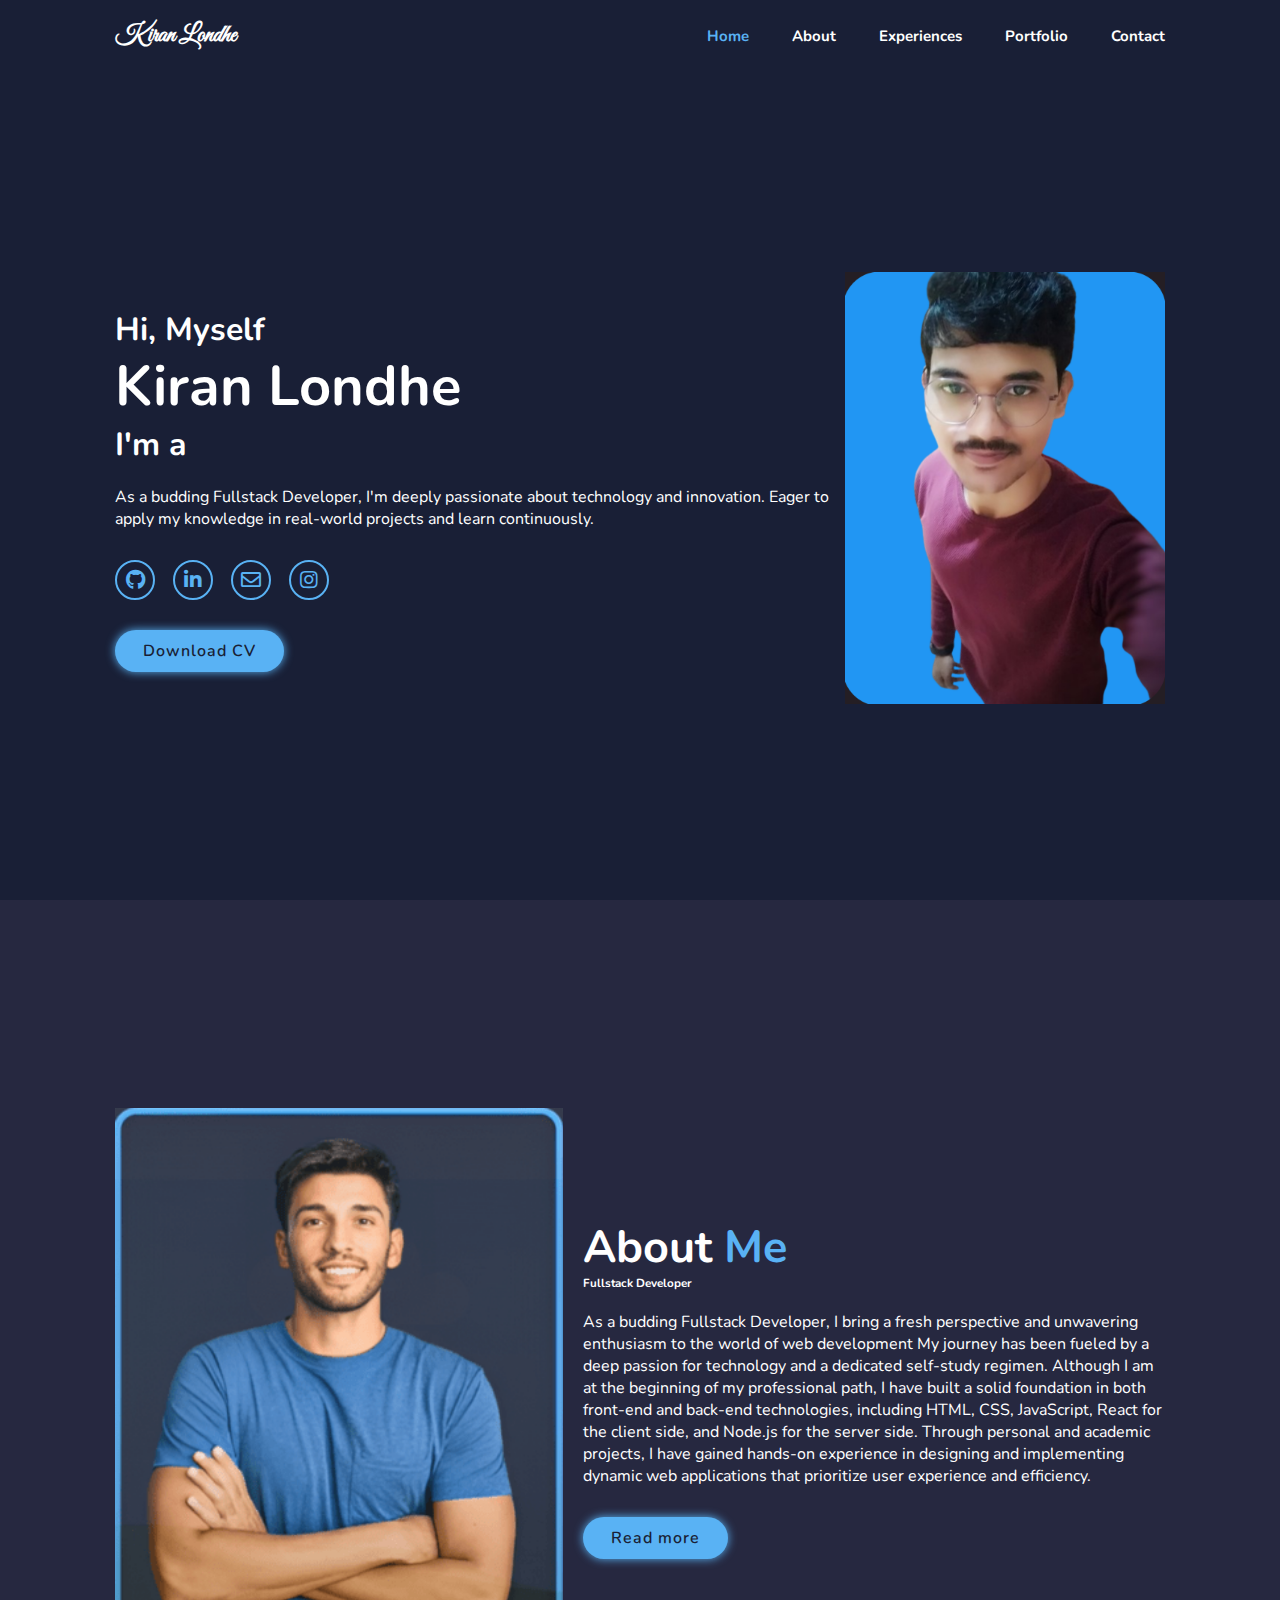
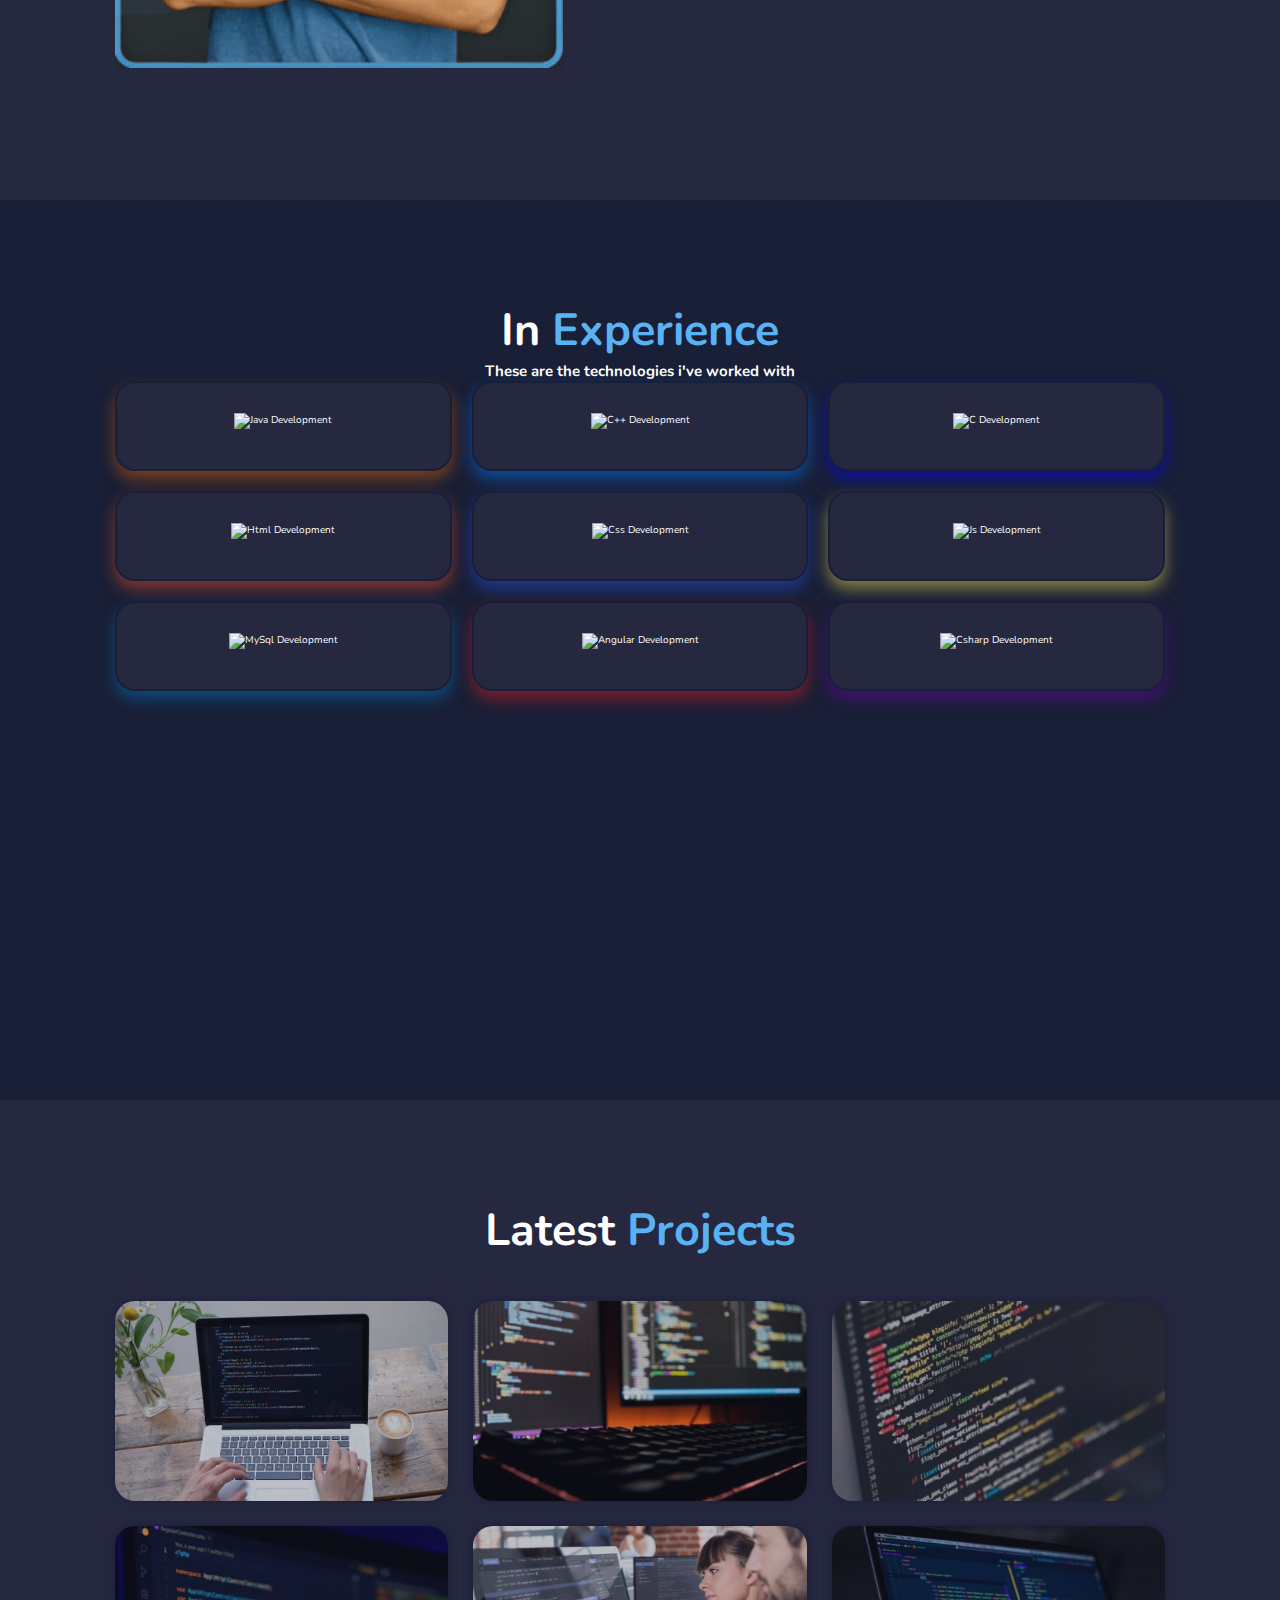
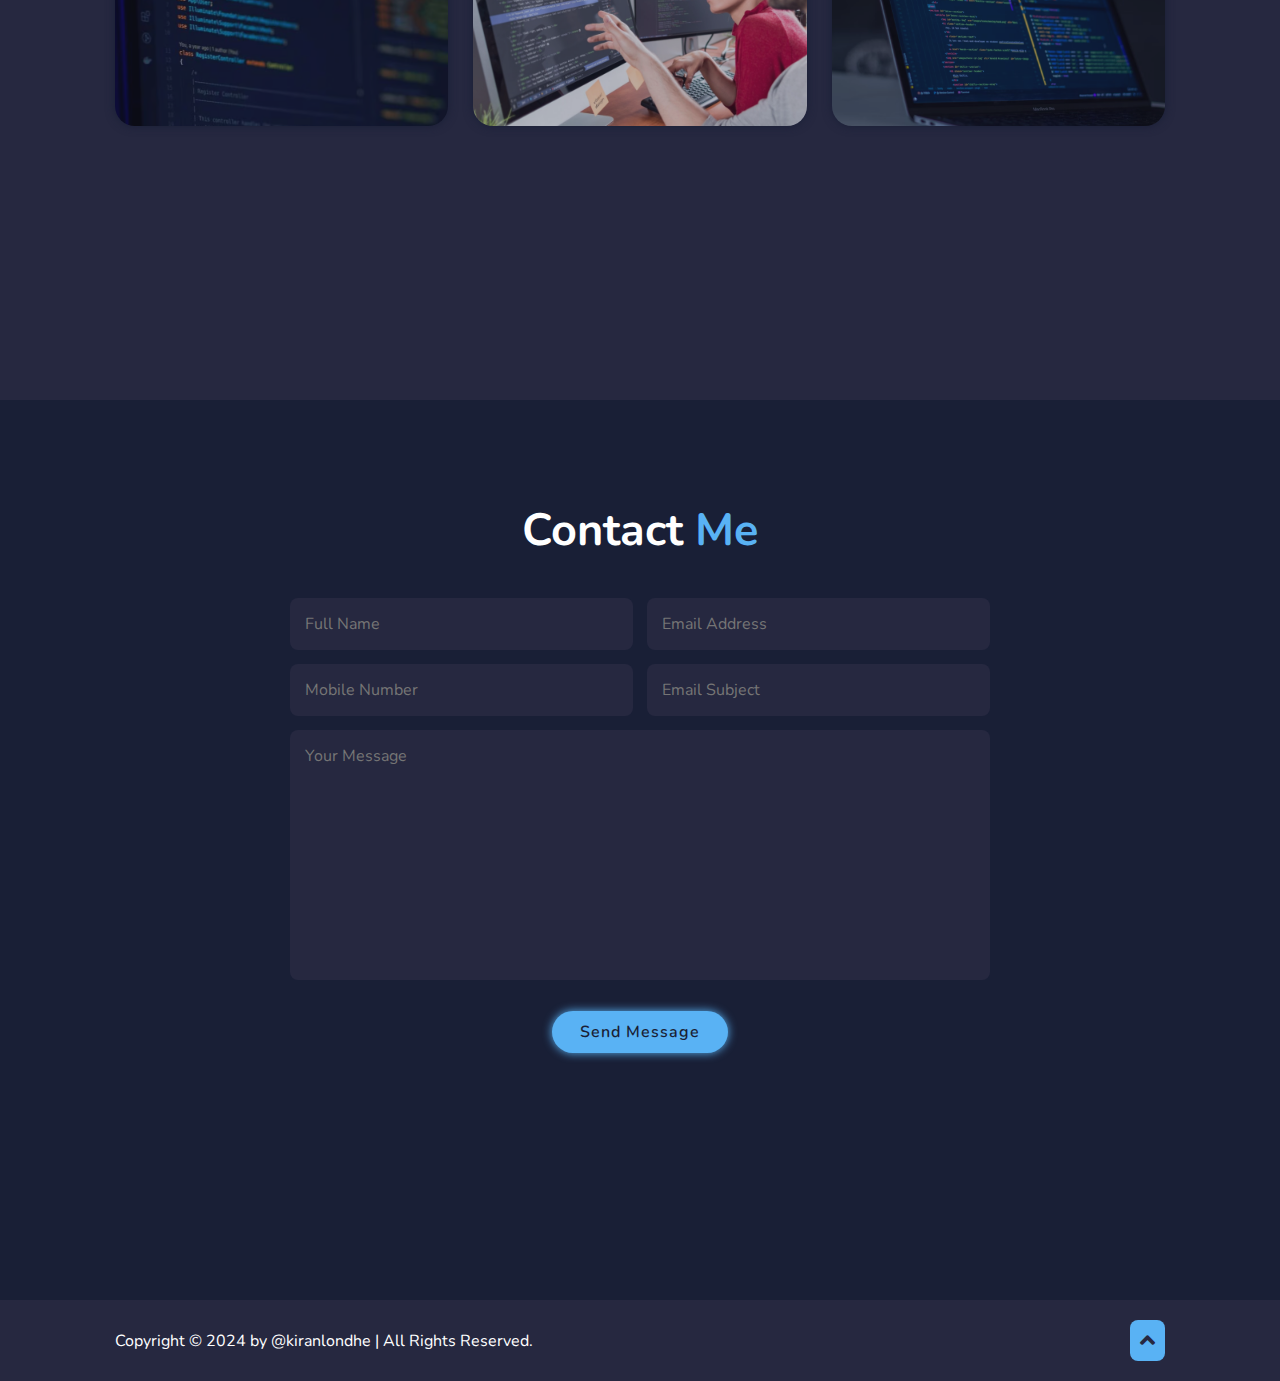
==== index.html @ 9f45b25f "Update index.html" ====
<!DOCTYPE html>
<html lang="en">

<head>
    <meta charset="UTF-8">
    <meta name="viewport" content="width=device-width, initial-scale=1.0">
    <!---FONT-AWESOME-->
    <link rel="stylesheet" href="https://cdnjs.cloudflare.com/ajax/libs/font-awesome/5.15.4/css/all.min.css"
        integrity="sha512-1ycn6IcaQQ40/MKBW2W4Rhis/DbILU74C1vSrLJxCq57o941Ym01SwNsOMqvEBFlcgUa6xLiPY/NS5R+E6ztJQ=="
        crossorigin="anonymous" referrerpolicy="no-referrer" />

    <!--MAIN CSS-->
    <link rel="stylesheet" href="portfolio.css">
    <title>Personal Portfolio</title>
</head>

<body>
    <!---Header Design-->
    <header class="header">
        <a href="#" class="logo">Kiran Londhe</a>

        <i class="fas fa-bars" id="menu-icon"></i>

        <nav class="navbar">
            <a href="#home" class="active">Home</a>
            <a href="#about">About</a>
            <a href="#services">Experiences</a>
            <a href="#portfolio">Portfolio</a>
            <a href="#contact">Contact</a>
        </nav>

    </header>

    <!--HOME SECTION DESIGN-->

    <section class="home" id="home">
        <div class="home-content">
            <h3>Hi, Myself</h3>
             <h1>Kiran Londhe</h1>
            <h3>I'm a <span class="multiple-text"></span></h3>
            <p>As a budding Fullstack Developer, I'm deeply passionate about technology and innovation.
                Eager to apply my knowledge in real-world projects and learn continuously.</p>
            <div class="social-media">
                <a href="https://github.com/Kiran-Londhe"><i class="fab fa-github"></i></a>
                <a href="https://www.linkedin.com/in/kiranlondhe1604/"><i class="fab fa-linkedin-in"></i></a>
                <a href="mailto:kiranlondhe1604@gmail.com"><i class="far fa-envelope"></i></a>
                <a href="https://www.instagram.com/_kiran_londhe_/"><i class="fab fa-instagram"></i></a>

            </div>
            <a href="Kiran_Londhe_Resume.pdf" class="btn" download="Kiran_Londhe_CV.pdf">Download CV</a>
        </div>

        <div class="home-img">
            <img src="Untitled design (2).png" alt="">
        </div>

    </section>


    <!--ABOUT SECTION DESIGN-->

    <section class="about" id="about">
        <div class="about-img">
            <img src="profile (1).png" alt="">

        </div>
        <div class="about-content">
            <h2 class="heading">About <span>Me</span> </h2>
            <h3>Fullstack Developer</h3>
            <p id="short-bio">As a budding Fullstack Developer, I bring a fresh perspective and unwavering enthusiasm to
                the world of web development My journey has been fueled by a deep passion for technology and a dedicated
                self-study regimen. Although I am at the beginning of my professional path, I have built a
                solid foundation in both front-end and back-end technologies, including HTML, CSS, JavaScript, React for
                the client side, and Node.js for the server side. Through personal and academic projects, I have gained
                hands-on experience in designing and implementing dynamic web applications that prioritize user
                experience and efficiency.</p>
            <p id="full-bio" class="hidden"> I have developed a small e-commerce site, a blog platform, and a real-time
                chat application, each project sharpening my problem-solving skills and understanding of web development
                principles. My commitment to continuous learning and improvement is unwavering, and I am eager to apply
                my knowledge and skills in a professional setting, contributing to impactful projects and collaborating
                with experienced teams.</p>
            <button id="read-more-btn" class="btn">Read more</button>
        </div>

    </section>

    <!--SERVICES SECTION DESIGN-->

    <section class="services" id="services">
        <h2 class="heading">In <span>Experience</span></h2>
        <center><h2>These are the technologies i've worked with</h2></center>

        <div class="services-container">
            <div class="services-box java-box">
               
                <img src="https://camo.githubusercontent.com/0d4b500c99671bf83bcb747e4f25f3da28765f2bbb4cdd9733c09f9a46381aaa/68747470733a2f2f63646e2e6a7364656c6976722e6e65742f67682f64657669636f6e732f64657669636f6e2f69636f6e732f6a6176612f6a6176612d6f726967696e616c2e737667"
                alt="Java Development" class="logo-shadow java-logo" style="width: 100px; height: auto;">
                <!-- <h3>Web Development</h3>
                <p>Lorem ipsum dolor sit amet consectetur adipisicing elit. Tenetur consectetur excepturi laborum. Ipsa,
                    ipsam recusandae, voluptatem nesciunt maiores dolorem incidunt quidem officia magni magnam aut?</p>
                <a href="#" class="btn">Read More</a> -->
            </div>

            <div class="services-box cpp-box">
                <img src="https://camo.githubusercontent.com/cd7e24b6d077658f419aaa173b20cde5cadb5fe3ed659fb0848b95e4037a46b1/68747470733a2f2f63646e2e6a7364656c6976722e6e65742f67682f64657669636f6e732f64657669636f6e2f69636f6e732f63706c7573706c75732f63706c7573706c75732d6f726967696e616c2e737667"
                    alt="C++ Development" style="width: 100px; height: auto;">
                <!-- <h3>UI/UX Designing</h3>
                <p>Lorem ipsum dolor sit amet consectetur adipisicing elit. Tenetur consectetur excepturi laborum. Ipsa,
                    ipsam recusandae, voluptatem nesciunt maiores dolorem incidunt quidem officia magni magnam aut?</p>
                <a href="#" class="btn">Read More</a> -->
            </div>

            <div class="services-box c-box">
                <img src="https://camo.githubusercontent.com/34a110ef06e3aeed9a1de60ce8099b45eedc5580e1f49cc490c1b28c896b264e/68747470733a2f2f63646e2e6a7364656c6976722e6e65742f67682f64657669636f6e732f64657669636f6e2f69636f6e732f632f632d6f726967696e616c2e737667"
                alt="C Development" style="width: 100px; height: auto;">
                <!-- <h3>App Development</h3>
                <p>Lorem ipsum dolor sit amet consectetur adipisicing elit. Nam cupiditate excepturi rem assumenda aperiam. Autem.</p>
                <a href="#" class="btn">Read More</a> -->
            </div>

            <div class="services-box html-box">
                <img src="https://camo.githubusercontent.com/6647554cf19482c32acc6a6a3b8bd68b845fafabd474595e7e92dead3075c3ea/68747470733a2f2f63646e2e6a7364656c6976722e6e65742f67682f64657669636f6e732f64657669636f6e2f69636f6e732f68746d6c352f68746d6c352d6f726967696e616c2e737667"
                alt="Html Development" style="width: 100px; height: auto;">
                <!-- <h3>App Development</h3>
                <p>Lorem ipsum dolor sit amet consectetur adipisicing elit. Nam cupiditate excepturi rem assumenda aperiam. Autem.</p>
                <a href="#" class="btn">Read More</a> -->
            </div>

            <div class="services-box css-box">
                <img src="https://camo.githubusercontent.com/4eaf7f26830ffa4bc4c4502a24e9be29fa2796208648a805e8f610da811aeb05/68747470733a2f2f63646e2e6a7364656c6976722e6e65742f67682f64657669636f6e732f64657669636f6e2f69636f6e732f637373332f637373332d6f726967696e616c2e737667"
                alt="Css Development" style="width: 100px; height: auto;">
                <!-- <h3>App Development</h3>
                <p>Lorem ipsum dolor sit amet consectetur adipisicing elit. Nam cupiditate excepturi rem assumenda aperiam. Autem.</p>
                <a href="#" class="btn">Read More</a> -->
            </div>

            <div class="services-box js-box">
                <img src="https://camo.githubusercontent.com/426c1121b29abc64a6b1af1e3aa3091abb38e39c87054720b765af1425c74e7f/68747470733a2f2f63646e2e6a7364656c6976722e6e65742f67682f64657669636f6e732f64657669636f6e2f69636f6e732f6a6176617363726970742f6a6176617363726970742d6f726967696e616c2e737667"
                alt="Js Development" style="width: 100px; height: auto;">
                <!-- <h3>App Development</h3>
                <p>Lorem ipsum dolor sit amet consectetur adipisicing elit. Nam cupiditate excepturi rem assumenda aperiam. Autem.</p>
                <a href="#" class="btn">Read More</a> -->
            </div>

            <div class="services-box mysql-box">
                <img src="https://camo.githubusercontent.com/8b690f4dff81513c7425f3b8f6e66b34a1dea43e22562037eeb5449d18571c89/68747470733a2f2f63646e2e6a7364656c6976722e6e65742f67682f64657669636f6e732f64657669636f6e2f69636f6e732f6d7973716c2f6d7973716c2d6f726967696e616c2e737667"
                alt="MySql Development" style="width: 100px; height: auto;">
                <!-- <h3>App Development</h3>
                <p>Lorem ipsum dolor sit amet consectetur adipisicing elit. Nam cupiditate excepturi rem assumenda aperiam. Autem.</p>
                <a href="#" class="btn">Read More</a> -->
            </div>

              <div class="services-box angular-box">
                <img src="https://camo.githubusercontent.com/2a6bb98dbcd03f1212800166be8668614684884f392782b3ac10a9d388924237/68747470733a2f2f63646e2e6a7364656c6976722e6e65742f67682f64657669636f6e732f64657669636f6e2f69636f6e732f616e67756c61726a732f616e67756c61726a732d6f726967696e616c2e737667"
                alt="Angular Development" style="width: 100px; height: auto;">
                <!-- <h3>App Development</h3>
                <p>Lorem ipsum dolor sit amet consectetur adipisicing elit. Nam cupiditate excepturi rem assumenda aperiam. Autem.</p>
                <a href="#" class="btn">Read More</a> -->
            </div>

           <div class="services-box csharp-box">
                <img src="https://camo.githubusercontent.com/2d9be2cdbe847aa58cefeb401833777b9330a5d91389066137fc1c84589eabfe/68747470733a2f2f63646e2e6a7364656c6976722e6e65742f67682f64657669636f6e732f64657669636f6e2f69636f6e732f6373686172702f6373686172702d6f726967696e616c2e737667"
                alt="Csharp Development" style="width: 100px; height: auto;">
                <!-- <h3>App Development</h3>
                <p>Lorem ipsum dolor sit amet consectetur adipisicing elit. Nam cupiditate excepturi rem assumenda aperiam. Autem.</p>
                <a href="#" class="btn">Read More</a> -->
            </div>
            
        </div>

    </section>

    <!--PORTFOLIO SECTION DESIGN-->

    <section class="portfolio" id="portfolio">
        <h2 class="heading">Latest <span>Projects</span></h2>

        <div class="portfolio-container">
            <div class="portfolio-box">
                <img src="1.png" alt="">
                <div class="portfolio-layer">
                    <h4>File Packer Unpacker</h4>
                    <p>Secure file handling with compression and decompression.</p>
                    <a href="https://github.com/Kiran-Londhe/FilePackerUnpackerEncryptor" target="_blank" class="github-link"><i class="fas fa-external-link-alt"></i></a>
                </div>
            </div>

            <div class="portfolio-box">
                <img src="2.png" alt="">
                <div class="portfolio-layer">
                    <h4>Chat Messenger with Log Facility</h4>
                    <p>Chat with logs and cross-platform support.</p>
                    <i class="fas fa-external-link-alt"></i>
                </div>
            </div>

            <div class="portfolio-box">
                <img src="3.png" alt="">
                <div class="portfolio-layer">
                    <h4>Web Design</h4>
                    <p>Lorem ipsum dolor sit amet consectetur adipisicing elit.</p>
                    <i class="fas fa-external-link-alt"></i>
                </div>
            </div>

            <div class="portfolio-box">
                <img src="4.png" alt="">
                <div class="portfolio-layer">
                    <h4>Web Design</h4>
                    <p>Lorem ipsum dolor sit amet consectetur adipisicing elit.</p>
                    <i class="fas fa-external-link-alt"></i>
                </div>
            </div>

            <div class="portfolio-box">
                <img src="Shutterstock_1016500210-1.jpg" alt="">
                <div class="portfolio-layer">
                    <h4>Web Design</h4>
                    <p>Lorem ipsum dolor sit amet consectetur adipisicing elit.</p>
                    <i class="fas fa-external-link-alt"></i>
                </div>
            </div>

            <div class="portfolio-box">
                <img src="6.png" alt="">
                <div class="portfolio-layer">
                    <h4>Web Design</h4>
                    <p>Lorem ipsum dolor sit amet consectetur adipisicing elit.</p>
                    <i class="fas fa-external-link-alt"></i>
                </div>
            </div>


        </div>
    </section>

    <!--CONTACT SECTION DESIGN-->
    <section class="contact" id="contact">
        <h2 class="heading">Contact <span>Me</span></h2>

        <form action="contact-form-handler.php" method="POST">
            <div class="input-box">
                <input type="text" name="name" placeholder="Full Name" required>
                <input type="email" name="email" placeholder="Email Address" required>
            </div>
            <div class="input-box">
                <input type="number" name="mobile" placeholder="Mobile Number" required>
                <input type="text" name="subject" placeholder="Email Subject" required>
            </div>
            <textarea name="message" id="" cols="30" rows="10" placeholder="Your Message" required></textarea>
            <input type="submit" value="Send Message" class="btn">
        </form>
        
    </section>


    <!--FOOTER DESIGN-->

    <footer class="footer">
        <div class="footer-text">
            <p>Copyright &copy; 2024 by @kiranlondhe | All Rights Reserved.</p>
        </div>

        <div class="footer-iconTop">
            <a href="#home"><i class="fas fa-angle-up"></i></a>
        </div>
    </footer>

    <!-- SSCRIPT REVEAL JS-->
    <script src="https://unpkg.com/scrollreveal"></script>

    <!-- SSCRIPT REVEAL JS-->

    <script src="https://unpkg.com/typed.js@2.1.0/dist/typed.umd.js"></script>

    <!-- MAIN JS-->
    <script src="portfolio.js"></script>

</body>

</html>
---- portfolio.css ----
@import url('https://fonts.googleapis.com/css2?family=Nunito:ital,wght@0,200;0,300;0,400;0,500;0,600;0,700;0,800;0,900;1,200;1,300;1,400;1,500;1,600;1,700;1,800;1,900&display=swap');
@import url('https://fonts.googleapis.com/css2?family=Great+Vibes&display=swap');
* {
    margin: 0;
    padding: 0;
    box-sizing: border-box;
    text-decoration: none;
    border: none;
    outline: none;
    scroll-behavior: smooth;
    font-family: 'Nunito', sans-serif;
}

:root 
{
    --big-color: #191f36;
    --snd-bf-color: #262840;
    --text-color: #fff;
    --main-color: #59B2F4;
}

html 
{
    font-size: 62.5%;
    overflow-x: hidden;

}

body 
{
    background: var(--big-color);
    color: var(--text-color);

}

section 
{
    min-height: 100vh;
    padding: 10rem 9% 2rem;
}

.header 
{
    position: fixed;
    top: 0;
    left: 0;
    width: 100%;
    padding: 2rem 9%;
    background: var(--big-color);
    display: flex;
    justify-content: space-between;
    align-items: center;
    z-index: 100;

}

.logo 
{
   
    font-size: 2.5rem;
    color: var(--text-color);
    font-weight: 700;
    cursor: default;
    font-family: 'Great Vibes', cursive;
}

.navbar a 
{
    font-size: 1.5rem;
    color: var(--text-color);
    margin-left: 4rem;
    font-weight: 700;
}

.navbar a:hover,
.navbar a.active 
{
    color: var(--main-color);
}

#menu-icon 
{
    font-size: 3.6rem;
    color: var(--text-color);
    display: none;
}

.home 
{
    display: flex;
    justify-content: center;
    align-items: center;
}

.home-content h3 
{
    font-size: 3.2rem;
    font-weight: 700;
}

.home-content h3:nth-of-type(2) 
{
    margin-bottom: 2rem;
}

span 
{
    color: var(--main-color);
}

.home-content h1 
{
    font-size: 5.6rem;
    font-weight: 700;
    line-height: 1.3;
}

.home-img img 
{
    width: 25vw;
    animation: floatImage 4s ease-in-out infinite;

}

@keyframes floatImage
{
    0% {
        transform: translateY(0);
      }
   
   50% {
       transform: translateY(-2.4rem);
   }  
   
   100%{
       transform: translateY(0);
   }
}

.home-content p
{
    font-size: 1.6rem;
}

.social-media a
{
    display: inline-flex;
    justify-content: center;
    align-items: center;
    width: 4rem;
    height: 4rem;
    background: transparent;
    border: .2rem solid var(--main-color);
    border-radius: 50%;
    font-size: 2rem;
    color: var(--main-color);
    margin: 3rem 1.5rem 3rem 0;
    transition: .5s ease;
}

.social-media a:hover
{
    background: var(--main-color);
    color: var(--snd-bf-color);
    box-shadow: 0 0 1rem var(--main-color);
}

.btn
{
    display: inline-block;
    padding: 1rem 2.8rem;
    background: var(--main-color);
    border-radius: 4rem;
    box-shadow: 0 0 1rem var(--main-color);
    font-size: 1.6rem;
    color: var(--big-color);
    letter-spacing: .1rem;
    font-weight: 600;
    transition: .5s ease;
}

.btn:hover
{
    box-shadow: none;
}

.about
{
    display: flex;
    justify-content: center;
    align-items: center;
    gap: 2rem;
    background: var(--snd-bf-color);
}
.hidden {
    display: none;
}

.about-img img
{
    width: 35vw;
}

.heading
{
    text-align: center;
    font-size: 4.5rem;
}

.about-content h2
{
text-align: left;
line-height: 1.2;
}

.about-content h3
{
    font-size: 2.rem;
}

.about-content p
{
    font-size: 1.6rem;
    margin: 2rem 0 3rem;
}


.services.h2
{
    margin-bottom: 5rem;
}

.services-container
{
    display: flex;
    justify-content: center;
    align-items: center;
    flex-wrap: wrap;
    gap: 2rem;
}

/* Java box shadow */

.services-box.java-box 
{
    box-shadow: 0 8px 16px rgba(217, 95, 2, 0.5); /* Dark orange for Java */
}

/* C++ box shadow */
.services-box.cpp-box 
{
    box-shadow: 0 8px 16px rgba(0, 120, 255, 0.5); /* Mid-tone blue shadow */
}

/* C box shadow */
.services-box.c-box 
{
    box-shadow: 0 8px 16px rgba(0, 0, 255, 0.5); /* Blue for C */
}

/* HTML box shadow */
.services-box.html-box {
    box-shadow: 0 8px 16px rgba(227, 79, 38, 0.5); /* Dark orange for HTML */
}

/* CSS box shadow */
.services-box.css-box 
{
    box-shadow: 0 8px 16px rgba(38, 77, 228, 0.5); /* Blue for CSS */
}

/* JavaScript box shadow */
.services-box.js-box 
{
    box-shadow: 0 8px 16px rgba(240, 219, 79, 0.5); /* Yellow for JavaScript */
}

/* MySQL box shadow */
.services-box.mysql-box 
{
    box-shadow: 0 8px 16px rgba(0, 117, 190, 0.5); /* Blue for MySQL */
}

.services-box.angular-box 
{
    box-shadow: 0 8px 16px rgba(221, 27, 37, 0.5); /* Red for Angular */
}

.services-box.csharp-box 
{
    box-shadow: 0 8px 16px rgba(106, 0, 175, 0.5); /* Purple for C# */
}




.services-container .services-box
{
    flex: 1 1 30rem;
    background: var(--snd-bf-color);
    padding: 3rem 2rem 4rem;
    border-radius: 2rem;
    text-align: center;
    border: .2rem solid var(--big-color);
    transition: .5s ease;
    /* box-shadow: 0 8px 16px rgba(93, 240, 2, 0.2);  */
}

.services-container .services-box:hover
{
    border-color: var(--main-color);          
    transform: scale(1.02);
}

.services-box i
{
 font-size: 7rem;
 color: var(--main-color);
}

.services-box h3
{
    font-size: 2.6rem;
}

.services-box p
{
    font-size: 1.6rem;
    margin: 1rem 0 3rem;
}

.portfolio
{
    background: var(--snd-bf-color);
}

.portfolio h2
{
    margin-bottom: 4rem;
}

.portfolio-container
{
    display: grid;
    grid-template-columns: repeat(3, 1fr);
    align-items: center;
    gap: 2.5rem;
}

.portfolio-container .portfolio-box
{
    position: relative;
    border-radius: 2rem;
    box-shadow: 0 0 1rem var(--big-color);
    overflow: hidden;
    display: flex;
}

.portfolio-box img
{
    width: 100%;
    height: 200px;
    object-fit: cover;
    transition: .5s ease;
    opacity: 0.7;
}

.portfolio-box:hover img
{
    width: scale(1.1);
}

.portfolio-box .portfolio-layer
{
    position: absolute;
    bottom: 0;
    left: 0;
    width: 100%;
    height: 100%;
    background: linear-gradient(rgba(0, 0, 0, 0.1), var(--main-color));
    display: flex;
    justify-content: center;
    align-items: center;
    flex-direction: column;
    text-align: center;
    padding: 0 4rem;
    transform: translateY(100%);
    transition: .5s ease;
}

.portfolio-box:hover .portfolio-layer
{
    transform: translateY(0);
}

.portfolio-layer h4
{
    font-size: 3rem;
}

.portfolio-layer p
{
    font-size: 1.6rem;
    margin: .3rem 0 1rem;
}
.portfolio-layer a
{
    display: inline-flex;
    justify-content: center;
    align-items: center;
    width: 5rem;
    height: 5rem;
    background: var(--text-color);
    border-radius: 50%;
}

.portfolio-layer a i
{
  font-size: 2rem;
  color: var(--snd-bf-color);
}

.contact h2
{
    margin-bottom: 3rem;
}

.contact form
{
    max-width: 70rem;
    margin: 1rem auto;
    text-align: center;
    margin-bottom: 3rem;
}

.contact form .input-box
{
    display: flex;
    justify-content: space-between;
    flex-wrap: wrap;
}

.contact form .input-box input, 
.contact form textarea
{
    width: 100%;
    padding: 1.5rem;
    font-size: 1.6rem;
    color: var(--text-color);
    background: var(--snd-bf-color);
    border-radius: .8rem;
    margin: .7rem 0;

}

.contact form .input-box input
{
    width: 49%;
}

.contact form textarea
{
    resize: none;
}

.contact form .btn
{
    margin-top: 2rem;
    cursor: pointer;
}

.footer
{
    display: flex;
    justify-content: space-between;
    align-items: center;
    flex-wrap: wrap;
    padding: 2rem 9%;
    background: var(--snd-bf-color);
}

.footer-text
{
    font-size: 1.6rem;
}

.footer-iconTop
{
    display: inline-flex;
    justify-content: center;
    align-items: center;
    padding: .8rem 1rem;
    background: var(--main-color);
    border-radius: .8rem;
    transition: .5s ease;
}

.footer-iconTop a:hover
{
    box-shadow: 0 0 1rem var(--main-color);
}

.footer-iconTop a i
{
    font-size: 2.4rem;
    color: var(--snd-bf-color);
}

/* BREAKPOINT */

@media (max-width: 120px)
{
    html
    {
      font-size: 55%;
    }
}

@media (max-width: 991px)
{
    .header
    {
      padding: 2rem 3%;
    }

    section
    {
        padding:10rem 3% ;
    }

    .services
    {
        padding: 7rem;
    }

    .portfolio
    {
        padding-bottom: 7rem;
    }

    .contact
    {
        min-height: auto;
    }

    .footer
    {
        padding: 2rem 3%;
    }
}

@media (max-width: 768px)

{
    #menu-icon
    {
        display: block;
    }

    .navbar
    {
        position: absolute;
        top: 100%;
        left: 0;
        width: 100%;
        padding: 1rem 3%;
        background: var(--big-color);
        border-top: .1rem solid rgba(0, 0, 0, .2);
        box-shadow: 0 .5rem 1rem rgba(0, 0, 0, .2);
        display: none;
        
    }

    .navbar.active
    {
        display: block;
    }
 
    .navbar.a
    {
        display: block;
        font-size: 2rem;
        margin: 3rem 0;
    }
 

    .home
    {
        flex-direction: column;
    }

    .home-content
    {
        font-size: 2.6rem;
    }

    .home-content h1
    {
        font-size: 5rem;
    }
    
    .home-content
    {
        order: 2;
    }

    .home-img img
    {
        width: 70vw;
        margin-top: 4rem;
    }

    .about
    {
        flex-direction: column;
    }

    .about-img img
    {
        width: 90vw;
        margin-top: 4rem;
    }

    .services h2
    {
        margin-bottom: 3rem;
    }

    .portfolio h2
    {
        margin-bottom: 3rem;
    }

    .portfolio-container
    {
        grid-template-columns: repeat(2, 1fr);
    }

}

@media (max-width: 617px)
{
    .portfolio-container
    {
        grid-template-columns: 1fr;
    }

    .home-img img
    {
        width: 80vw;
        margin-top: 8rem;
    }

    .about-img img
    {
        width: 100vw;
        margin-top: 4rem;
    }

}

@media (max-width: 450px)
{
    html
    {
        font-size: 50%;
    }

    .contact form .input-box input
    {
        width: 100%;
    }

.github-link {
    display: inline-block;
    font-size: 10px; /* Adjust the size of the icon */
    color: #007bff;
}

.github-link:hover {
    color: #0056b3; /* Change color on hover */
}
}
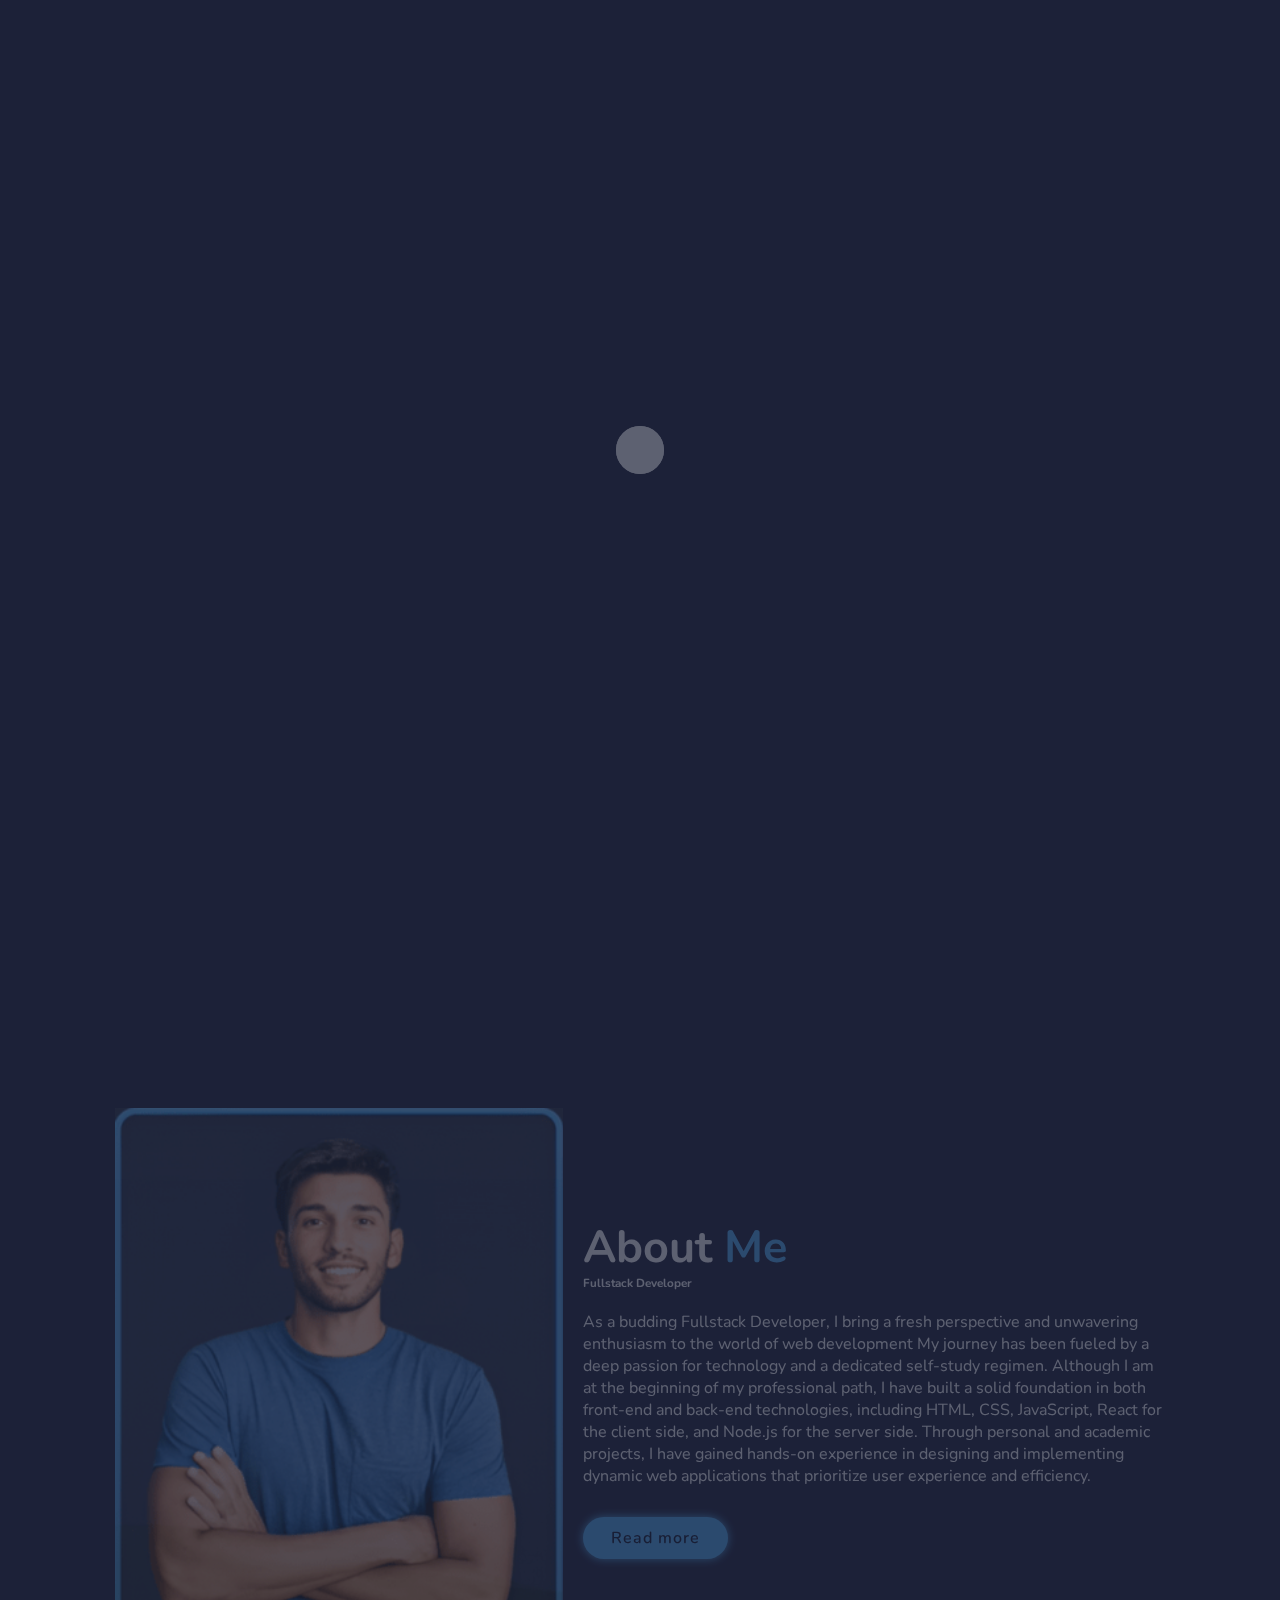
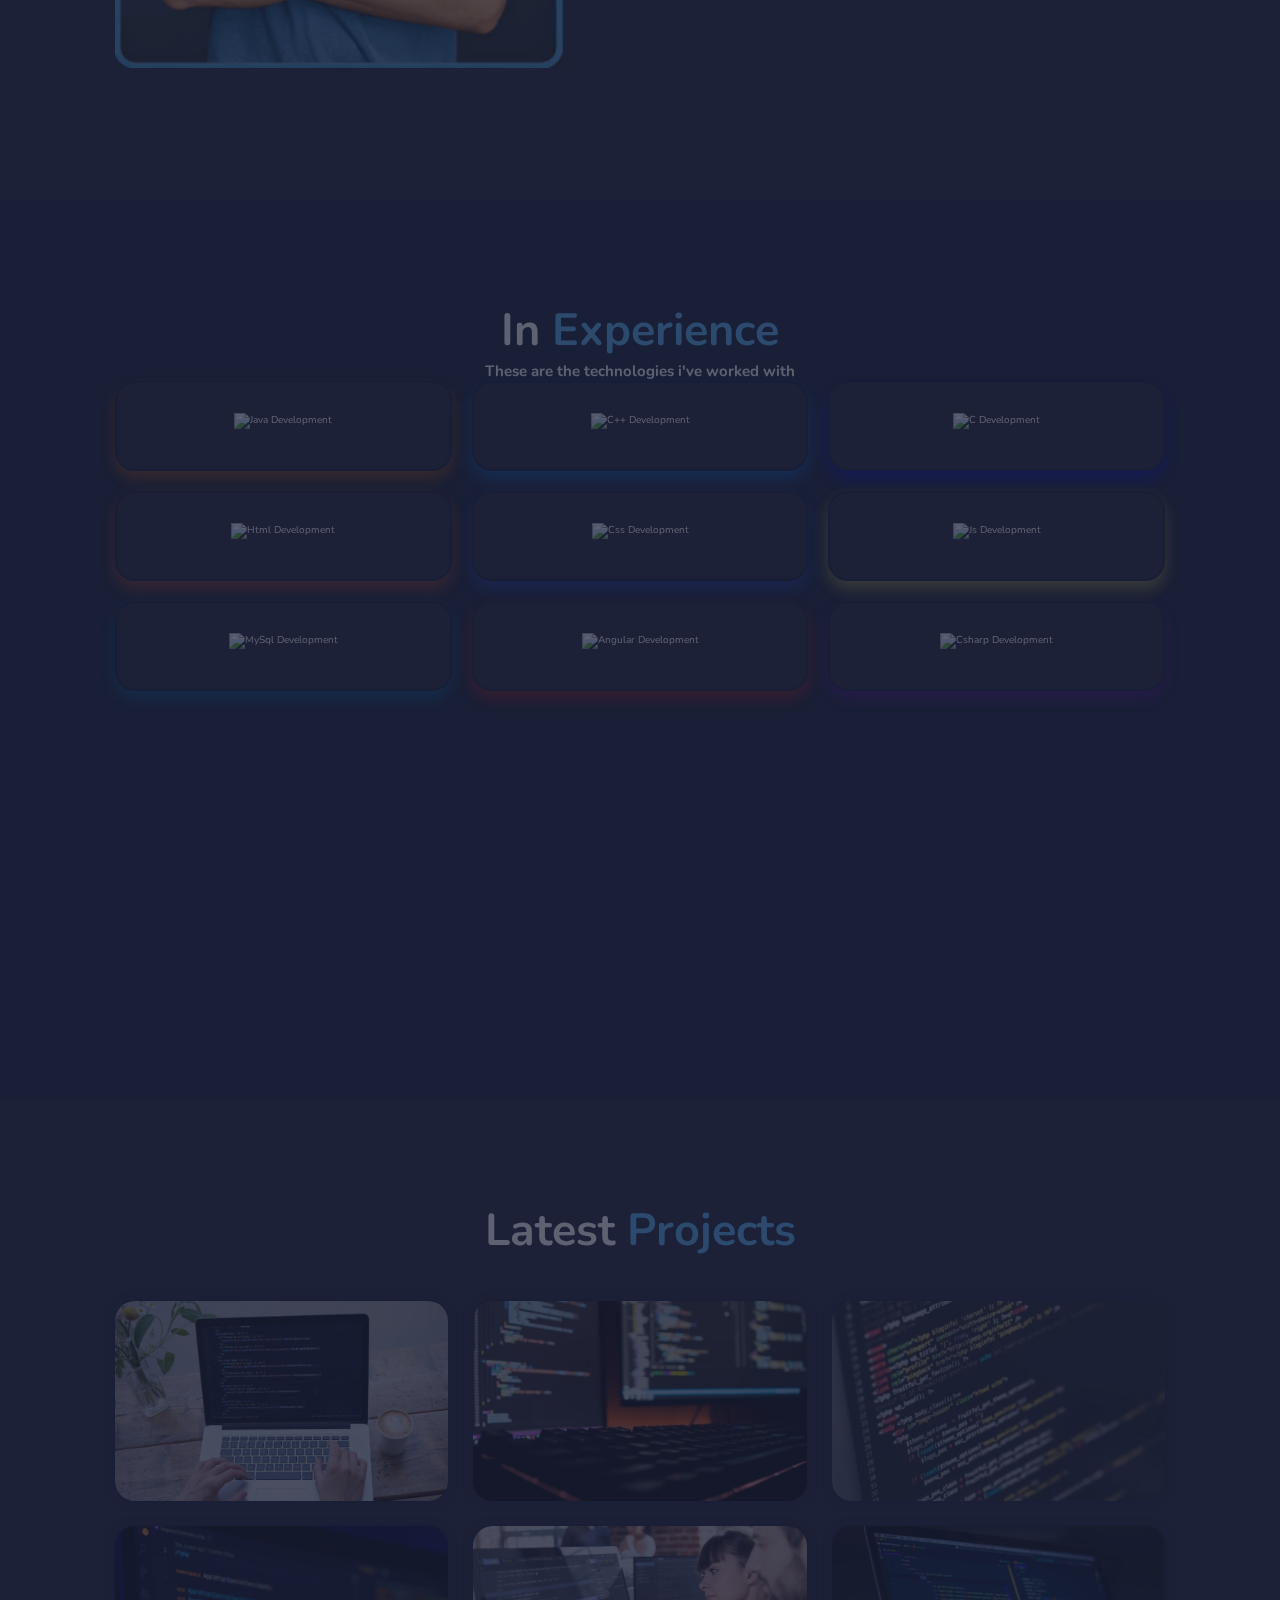
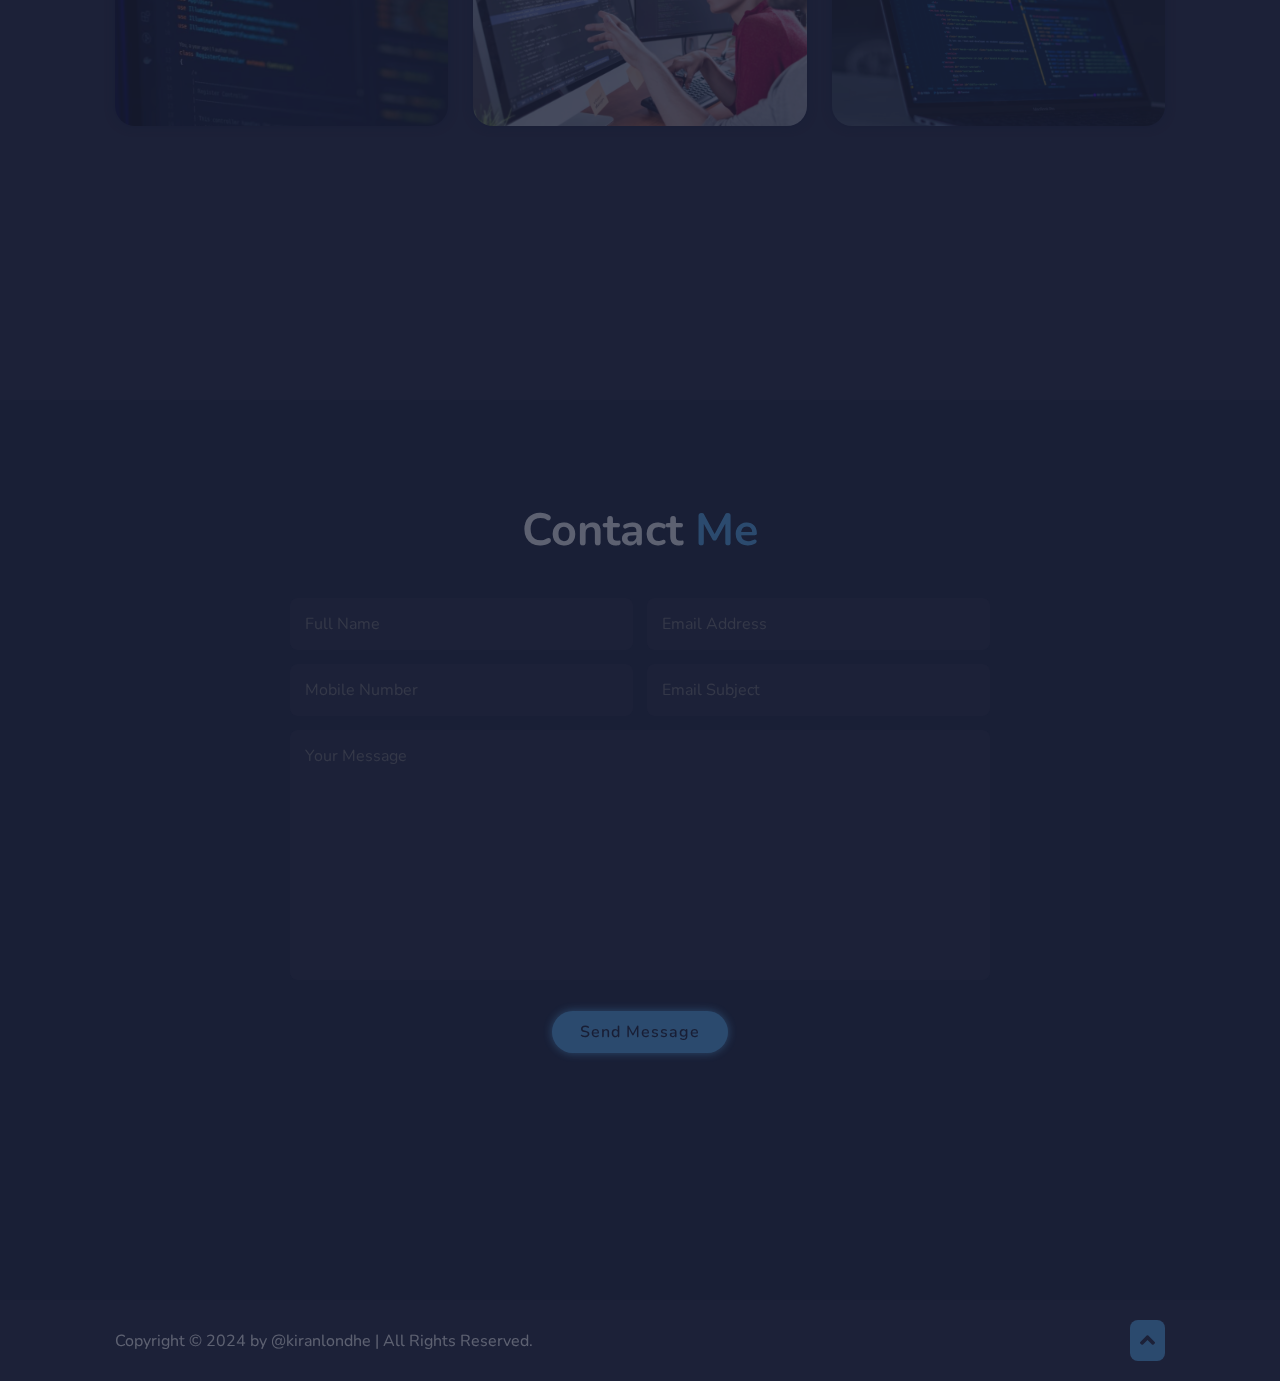
==== commit 7bf5505a: "Update index.html" ====
--- a/index.html
+++ b/index.html
@@ -15,6 +15,11 @@
 </head>
 
 <body>
+
+<!-- Preloader -->
+    <div id="preloader">
+        <div class="loader"></div>
+    </div>
     <!---Header Design-->
     <header class="header">
         <a href="#" class="logo">Kiran Londhe</a>
@@ -190,41 +195,41 @@
                 <div class="portfolio-layer">
                     <h4>Chat Messenger with Log Facility</h4>
                     <p>Chat with logs and cross-platform support.</p>
-                    <i class="fas fa-external-link-alt"></i>
+                   <a href="https://github.com/Kiran-Londhe/chatmessanger" target="_blank" class="github-link"><i class="fas fa-external-link-alt"></i></a>
                 </div>
             </div>
 
             <div class="portfolio-box">
                 <img src="3.png" alt="">
                 <div class="portfolio-layer">
-                    <h4>Web Design</h4>
+                    <h4>Car Rental System</h4>
+                    <p>Fleet reservation system with inventory management.</p>
+                   <a href="https://github.com/Kiran-Londhe/Project" target="_blank" class="github-link"><i class="fas fa-external-link-alt"></i></a>
+                </div>
+            </div>
+
+            <div class="portfolio-box">
+                <img src="4.png" alt="">
+                <div class="portfolio-layer">
+                    <h4>Under Development</h4>
                     <p>Lorem ipsum dolor sit amet consectetur adipisicing elit.</p>
                     <i class="fas fa-external-link-alt"></i>
                 </div>
             </div>
 
             <div class="portfolio-box">
-                <img src="4.png" alt="">
-                <div class="portfolio-layer">
-                    <h4>Web Design</h4>
+                <img src="Shutterstock_1016500210-1.jpg" alt="">
+                <div class="portfolio-layer">
+                    <h4>Under Development</h4>
                     <p>Lorem ipsum dolor sit amet consectetur adipisicing elit.</p>
                     <i class="fas fa-external-link-alt"></i>
                 </div>
             </div>
 
             <div class="portfolio-box">
-                <img src="Shutterstock_1016500210-1.jpg" alt="">
-                <div class="portfolio-layer">
-                    <h4>Web Design</h4>
-                    <p>Lorem ipsum dolor sit amet consectetur adipisicing elit.</p>
-                    <i class="fas fa-external-link-alt"></i>
-                </div>
-            </div>
-
-            <div class="portfolio-box">
                 <img src="6.png" alt="">
                 <div class="portfolio-layer">
-                    <h4>Web Design</h4>
+                    <h4>Under Development</h4>
                     <p>Lorem ipsum dolor sit amet consectetur adipisicing elit.</p>
                     <i class="fas fa-external-link-alt"></i>
                 </div>
--- a/portfolio.css
+++ b/portfolio.css
@@ -682,3 +682,67 @@
 }
 }
 
+/* Preloader CSS */
+    
+        /* Basic styling for the preloader */
+        #preloader {
+            position: fixed;
+            top: 0;
+            left: 0;
+            width: 100%;
+            height: 100%;
+            background-color: #262840;
+            display: flex;
+            justify-content: center;
+            align-items: center;
+            z-index: 1000;
+        }
+
+        .loader {
+            width: 48px;
+            height: 48px;
+            display: inline-block;
+            position: relative;
+        }
+
+        .loader::after,
+        .loader::before {
+            content: '';
+            box-sizing: border-box;
+            width: 48px;
+            height: 48px;
+            border-radius: 50%;
+            background: #FFF;
+            position: absolute;
+            left: 0;
+            top: 0;
+            animation: animloader 1s linear infinite;
+        }
+
+        .loader::after {
+            animation-delay: 0s;
+        }
+
+        @keyframes animloader {
+            0% {
+                transform: scale(0);
+                opacity: 1;
+            }
+
+            100% {
+                transform: scale(1);
+                opacity: 0;
+            }
+        }
+
+            /* Fade-in effect */
+            body {
+                opacity: 30%;
+                transition: opacity 2s ease-in-out; /* Fade in effect */
+            }
+
+            body.fade-in {
+                opacity: 100%;
+            }
+   
+
